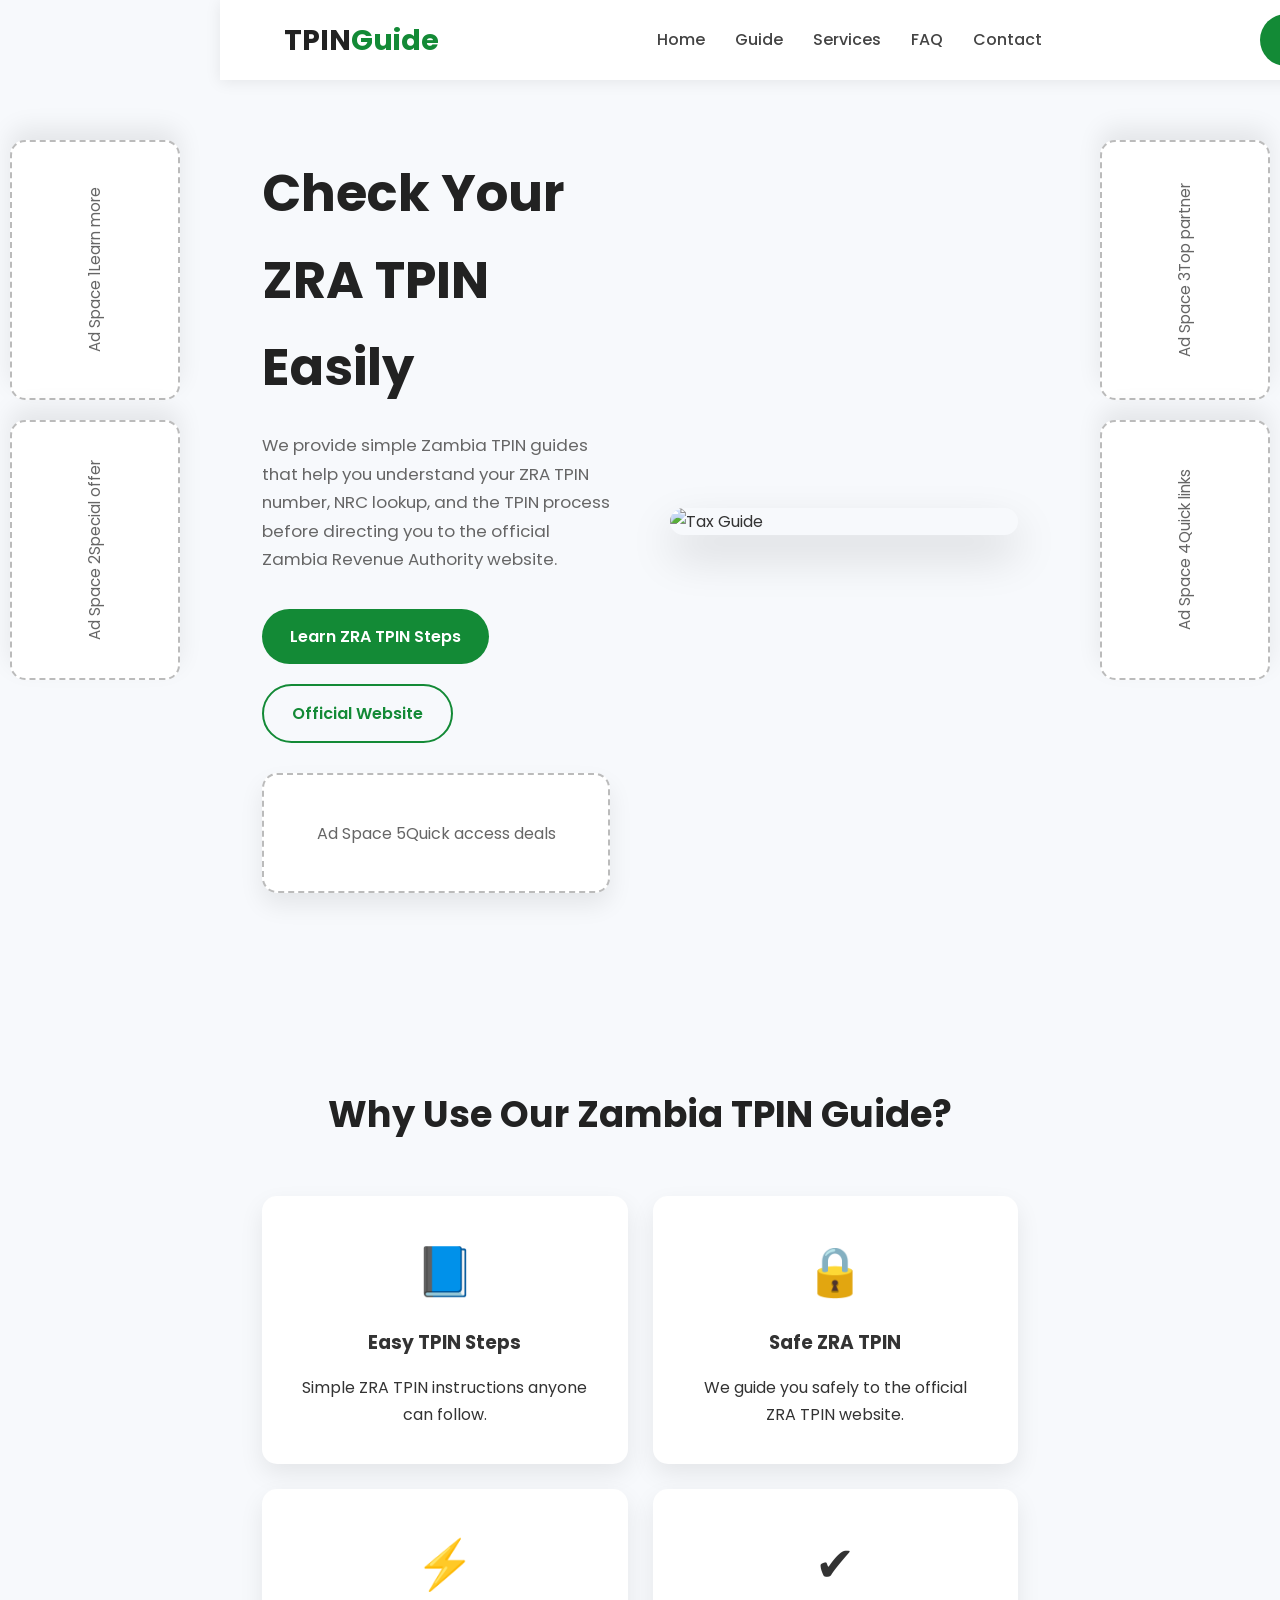
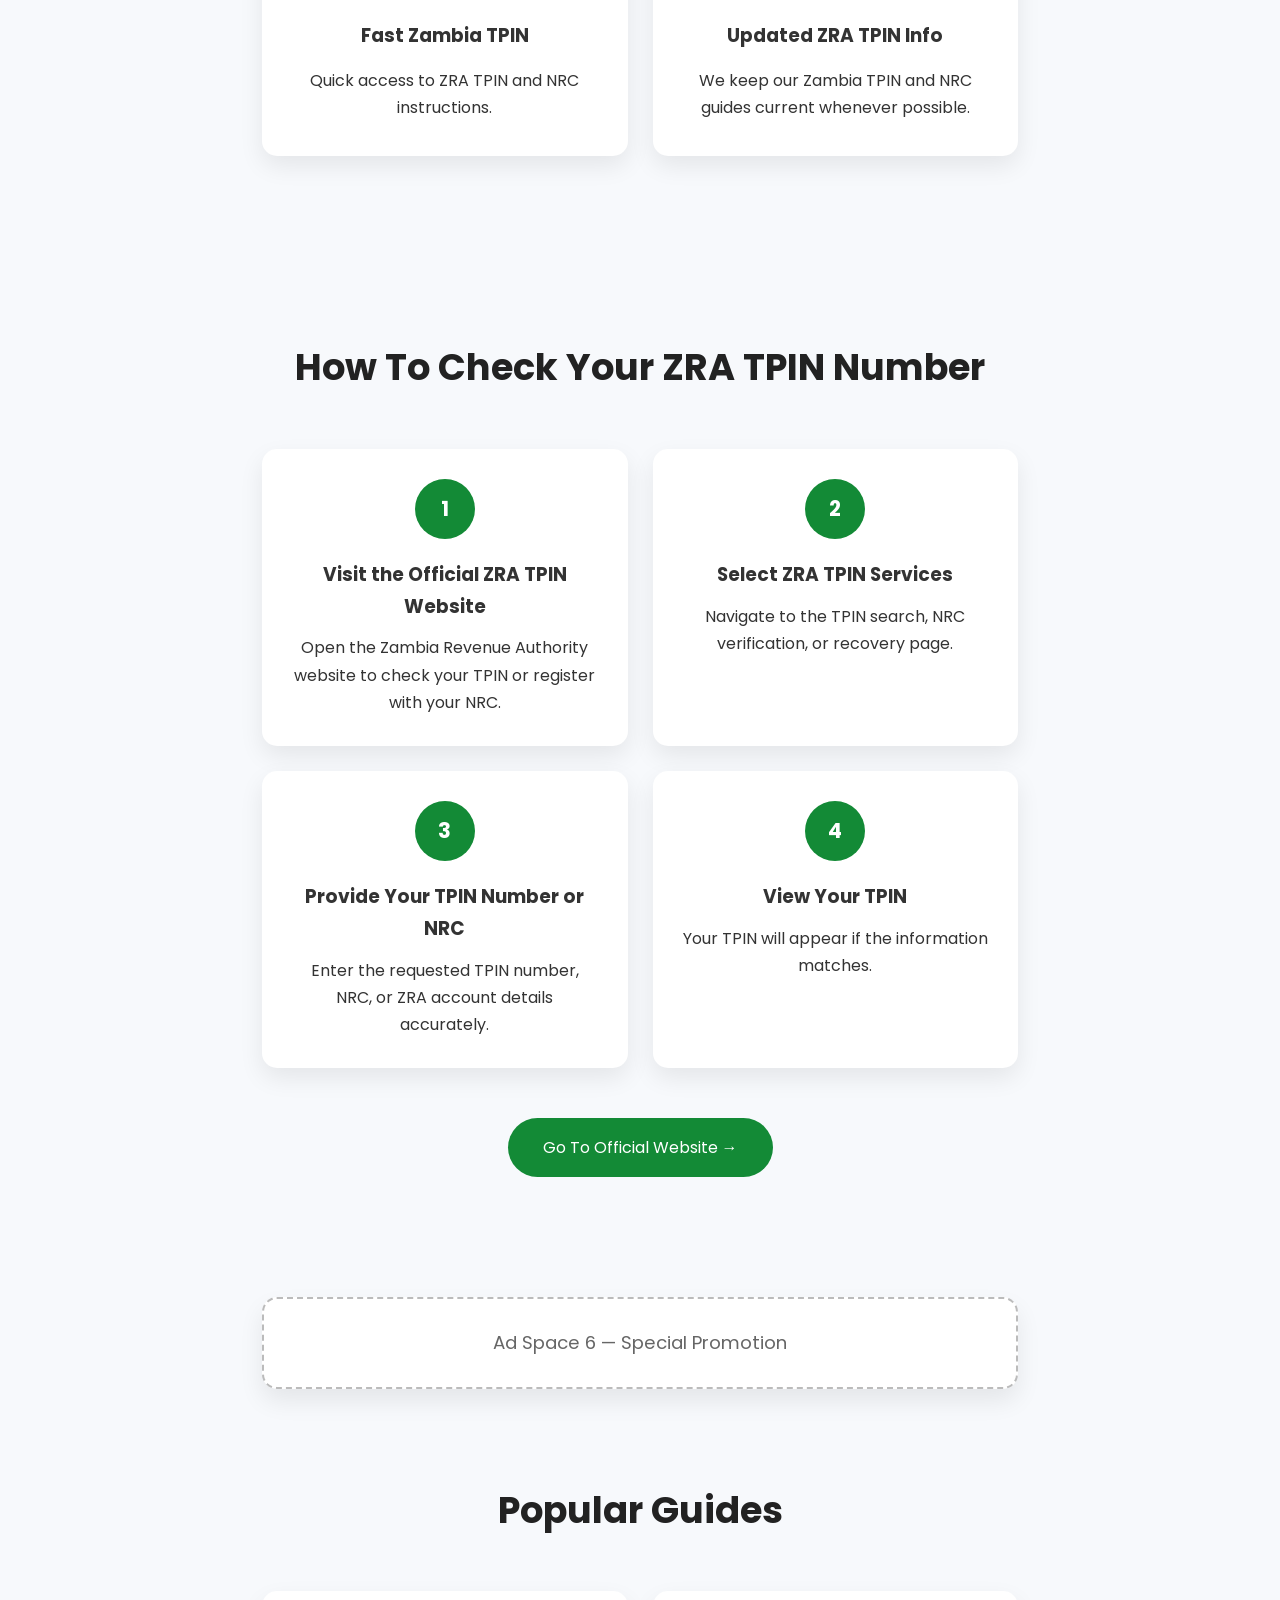
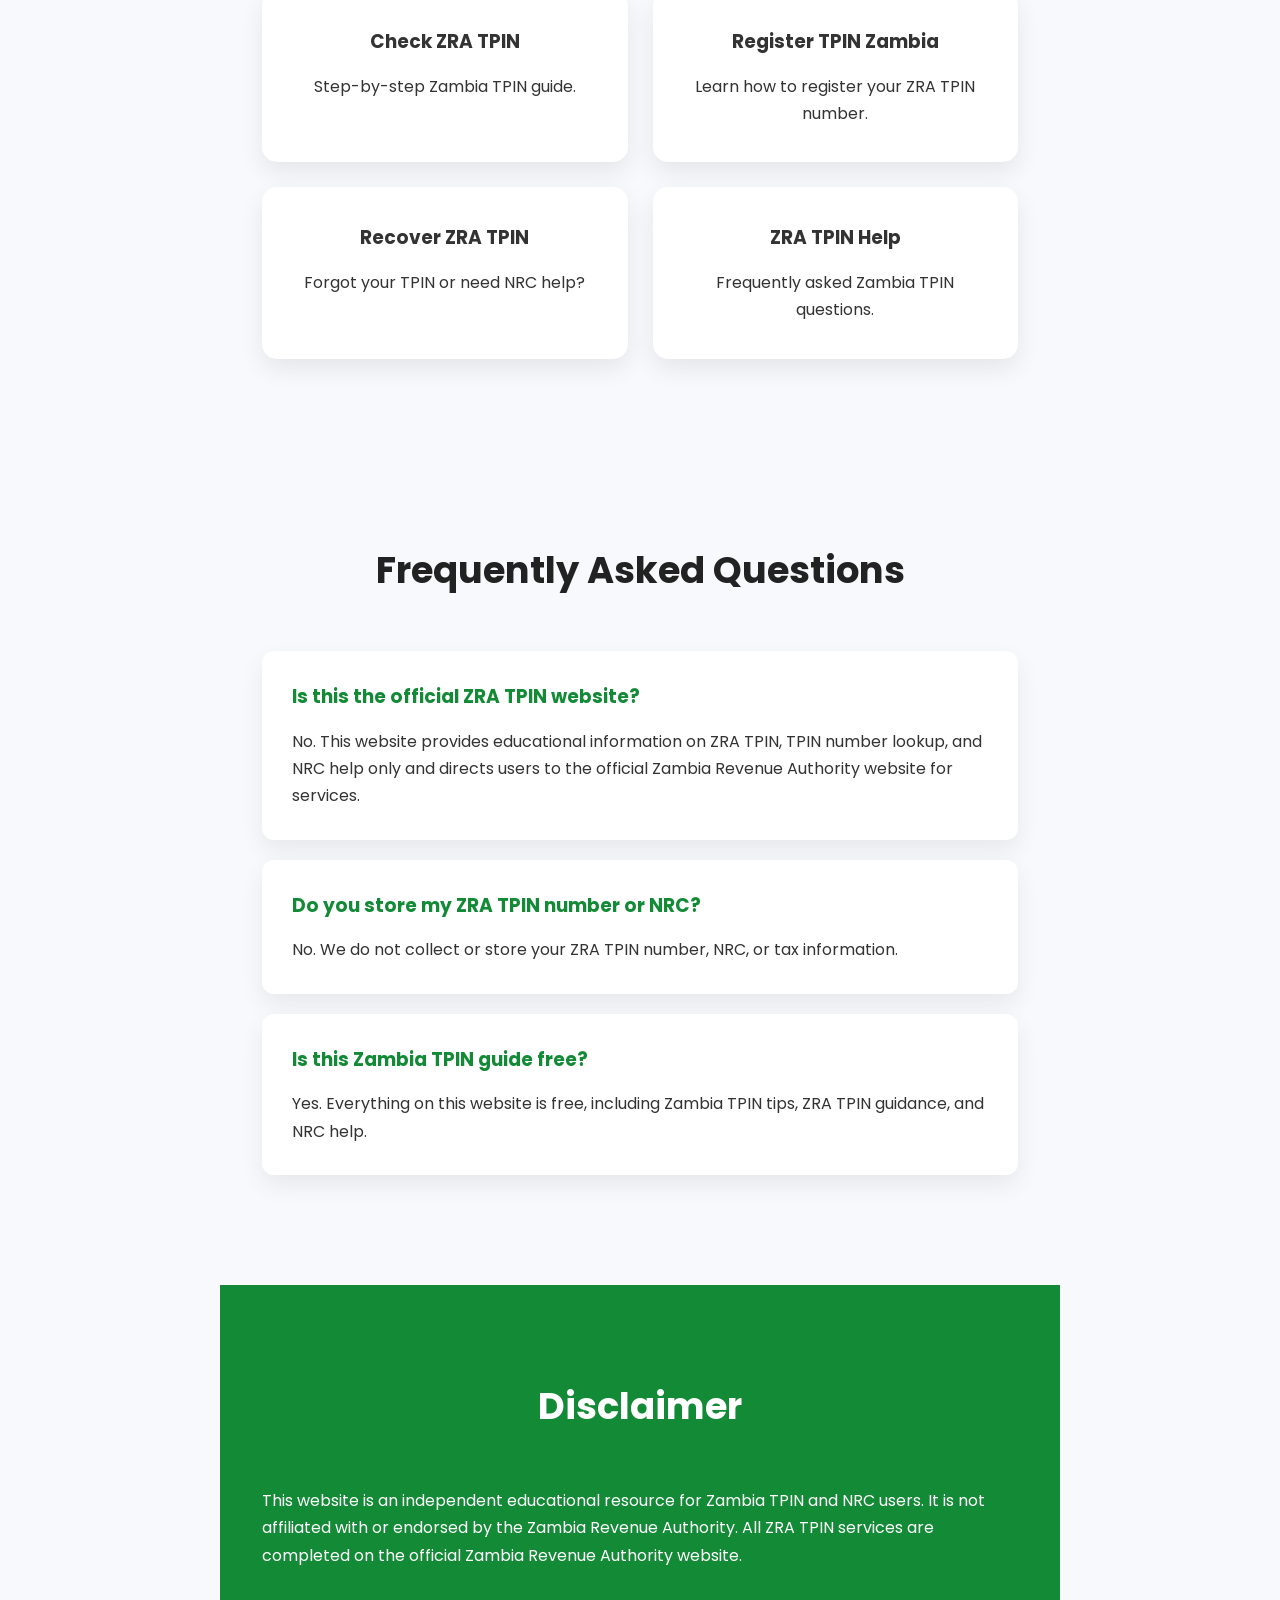
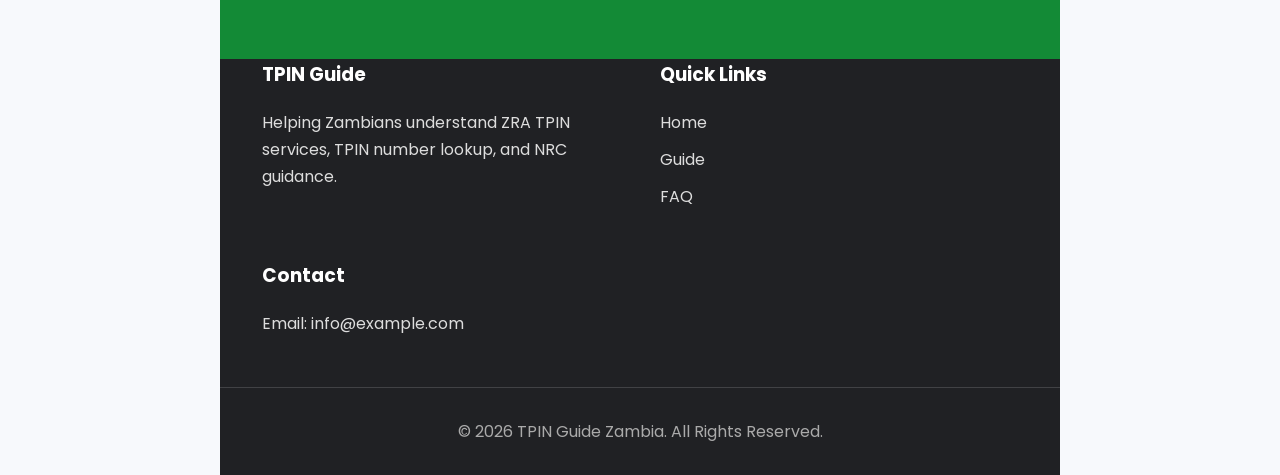
==== index.html @ c35edf03 "initial launch" ====
<!DOCTYPE html>
<html lang="en">
<head>
    <meta charset="UTF-8">
    <meta name="viewport" content="width=device-width, initial-scale=1.0">
    <title>TPIN Guide Zambia | Learn How to Check Your ZRA TPIN Number</title>

    <meta name="description"
        content="Learn how to check your ZRA TPIN number, recover TPIN, register TPIN in Zambia, and use your NRC details with our simple step-by-step guide.">

    <link rel="stylesheet" href="style.css">

    <link rel="preconnect" href="https://fonts.googleapis.com">
    <link href="https://fonts.googleapis.com/css2?family=Poppins:wght@300;400;500;600;700&display=swap"
        rel="stylesheet">
</head>

<body>

<div class="side-ads left-ads">
    <div class="ad-panel vertical-ad">Ad Space 1<br><span>Learn more</span></div>
    <div class="ad-panel vertical-ad">Ad Space 2<br><span>Special offer</span></div>
</div>

<div class="side-ads right-ads">
    <div class="ad-panel vertical-ad">Ad Space 3<br><span>Top partner</span></div>
    <div class="ad-panel vertical-ad">Ad Space 4<br><span>Quick links</span></div>
</div>

<header>

    <div class="container">

        <a href="#" class="logo">
            TPIN<span>Guide</span>
        </a>

        <nav>

            <ul>

                <li><a href="#home">Home</a></li>

                <li><a href="#guide">Guide</a></li>

                <li><a href="#services">Services</a></li>

                <li><a href="#faq">FAQ</a></li>

                <li><a href="#contact">Contact</a></li>

            </ul>

        </nav>

        <a href="#" class="btn">Visit Official Site</a>

    </div>

</header>

<section class="hero" id="home">

<div class="container hero-content">

<div class="hero-text">

<h1>
Check Your ZRA TPIN Easily
</h1>

<p>

We provide simple Zambia TPIN guides that help you understand your ZRA TPIN number, NRC lookup, and the TPIN process before directing you to the official Zambia Revenue Authority website.

</p>

<div class="hero-buttons">

<a href="#guide" class="primary-btn">
Learn ZRA TPIN Steps
</a>

<a href="#" class="secondary-btn">
Official Website
</a>

</div>

<div class="hero-ads content-ad-grid">
    <div class="ad-panel ad-card horizontal-ad">Ad Space 5<br><span>Quick access deals</span></div>
</div>

</div>

<div class="hero-image">

<img src="https://images.unsplash.com/photo-1554224155-6726b3ff858f?w=800" alt="Tax Guide">

</div>

</div>

</section>

<section class="features">

<div class="container">

<h2>
Why Use Our Zambia TPIN Guide?
</h2>

<div class="feature-grid">

<div class="card">

<div class="icon">📘</div>

<h3>Easy TPIN Steps</h3>

<p>
Simple ZRA TPIN instructions anyone can follow.
</p>

</div>

<div class="card">

<div class="icon">🔒</div>

<h3>Safe ZRA TPIN</h3>

<p>
We guide you safely to the official ZRA TPIN website.
</p>

</div>

<div class="card">

<div class="icon">⚡</div>

<h3>Fast Zambia TPIN</h3>

<p>
Quick access to ZRA TPIN and NRC instructions.
</p>

</div>

<div class="card">

<div class="icon">✔</div>

<h3>Updated ZRA TPIN Info</h3>

<p>
We keep our Zambia TPIN and NRC guides current whenever possible.
</p>

</div>

</div>

</div>

</section>

<section class="guide" id="guide">

<div class="container">

<h2>

How To Check Your ZRA TPIN Number

</h2>

<div class="steps">

<div class="step">

<span>1</span>

<h3>Visit the Official ZRA TPIN Website</h3>

<p>
Open the Zambia Revenue Authority website to check your TPIN or register with your NRC.
</p>

</div>

<div class="step">

<span>2</span>

<h3>Select ZRA TPIN Services</h3>

<p>
Navigate to the TPIN search, NRC verification, or recovery page.
</p>

</div>

<div class="step">

<span>3</span>

<h3>Provide Your TPIN Number or NRC</h3>

<p>
Enter the requested TPIN number, NRC, or ZRA account details accurately.
</p>

</div>

<div class="step">

<span>4</span>

<h3>View Your TPIN</h3>

<p>
Your TPIN will appear if the information matches.
</p>

</div>

</div>

<div class="center">

<a href="#" class="visit-btn">

Go To Official Website →

</a>

</div>

</div>

</section>

<section class="feature-banner">
    <div class="container">
        <div class="ad-panel wide-ad">Ad Space 6 — Special Promotion</div>
    </div>
</section>

<section class="services" id="services">

<div class="container">

<h2>

Popular Guides

</h2>

<div class="service-grid">

<div class="service">

<h3>Check ZRA TPIN</h3>

<p>Step-by-step Zambia TPIN guide.</p>

</div>

<div class="service">

<h3>Register TPIN Zambia</h3>

<p>Learn how to register your ZRA TPIN number.</p>

</div>

<div class="service">

<h3>Recover ZRA TPIN</h3>

<p>Forgot your TPIN or need NRC help?</p>

</div>

<div class="service">

<h3>ZRA TPIN Help</h3>

<p>Frequently asked Zambia TPIN questions.</p>

</div>

</div>

</div>

</section>

<section class="faq" id="faq">

<div class="container">

<h2>

Frequently Asked Questions

</h2>

<div class="faq-item">

<h3>

Is this the official ZRA TPIN website?

</h3>

<p>

No.

This website provides educational information on ZRA TPIN, TPIN number lookup, and NRC help only and directs users to the official Zambia Revenue Authority website for services.

</p>

</div>

<div class="faq-item">

<h3>

Do you store my ZRA TPIN number or NRC?

</h3>

<p>

No.

We do not collect or store your ZRA TPIN number, NRC, or tax information.

</p>

</div>

<div class="faq-item">

<h3>

Is this Zambia TPIN guide free?

</h3>

<p>

Yes.

Everything on this website is free, including Zambia TPIN tips, ZRA TPIN guidance, and NRC help.

</p>

</div>

</div>

</section>

<section class="disclaimer">

<div class="container">

<h2>

Disclaimer

</h2>

<p>

This website is an independent educational resource for Zambia TPIN and NRC users.

It is not affiliated with or endorsed by the Zambia Revenue Authority.

All ZRA TPIN services are completed on the official Zambia Revenue Authority website.

</p>

</div>

</section>

<footer id="contact">

<div class="container footer-grid">

<div>

<h3>TPIN Guide</h3>

<p>

Helping Zambians understand ZRA TPIN services, TPIN number lookup, and NRC guidance.

</p>

</div>

<div>

<h3>Quick Links</h3>

<ul>

<li><a href="#">Home</a></li>

<li><a href="#">Guide</a></li>

<li><a href="#">FAQ</a></li>

</ul>

</div>

<div>

<h3>Contact</h3>

<p>

Email: info@example.com

</p>

</div>

</div>

<div class="copyright">

© 2026 TPIN Guide Zambia. All Rights Reserved.

</div>

</footer>

</body>
</html>
---- style.css ----
/* ===========================
   TPIN GUIDE ZAMBIA
   style.css
=========================== */

*{
    margin:0;
    padding:0;
    box-sizing:border-box;
}

html{
    scroll-behavior:smooth;
}

body{
    font-family:'Poppins',sans-serif;
    background:#f7f9fc;
    color:#333;
    line-height:1.7;
    padding:0 220px;
}

img{
    max-width:100%;
    display:block;
}

a{
    text-decoration:none;
}

ul{
    list-style:none;
}

.container{
    width:90%;
    max-width:1200px;
    margin:auto;
}

/* ===================
HEADER
=================== */

header{
    position:fixed;
    top:0;
    width:100%;
    background:#fff;
    box-shadow:0 2px 15px rgba(0,0,0,.08);
    z-index:999;
}

header .container{
    display:flex;
    justify-content:space-between;
    align-items:center;
    height:80px;
}

.logo{
    font-size:1.8rem;
    font-weight:700;
    color:#222;
}

.logo span{
    color:#138A36;
}

nav ul{
    display:flex;
    gap:30px;
}

nav a{
    color:#444;
    font-weight:500;
    transition:.3s;
}

nav a:hover{
    color:#138A36;
}

.btn{
    background:#138A36;
    color:#fff;
    padding:12px 22px;
    border-radius:50px;
    transition:.3s;
    font-weight:500;
}

.btn:hover{
    background:#0d6b29;
}

/* ===================
HERO
=================== */

.hero{
    padding:150px 0 100px;
}

.hero-content{
    display:grid;
    grid-template-columns:1fr 1fr;
    align-items:center;
    gap:60px;
}

.hero-text h1{
    font-size:3.2rem;
    margin-bottom:20px;
    color:#222;
}

.hero-text p{
    color:#666;
    font-size:1.05rem;
    margin-bottom:35px;
}

.hero-buttons{
    display:flex;
    gap:20px;
    flex-wrap:wrap;
}

.primary-btn,
.secondary-btn{
    padding:14px 28px;
    border-radius:50px;
    font-weight:600;
    transition:.3s;
}

.primary-btn{
    background:#138A36;
    color:#fff;
}

.primary-btn:hover{
    background:#0e722d;
}

.secondary-btn{
    border:2px solid #138A36;
    color:#138A36;
}

.secondary-btn:hover{
    background:#138A36;
    color:#fff;
}

.hero-image img{
    border-radius:18px;
    box-shadow:0 20px 45px rgba(0,0,0,.15);
}

/* ===================
SECTION TITLES
=================== */

section{
    padding:90px 0;
}

section h2{
    text-align:center;
    font-size:2.3rem;
    margin-bottom:50px;
    color:#222;
}

/* ===================
FEATURES
=================== */

.feature-grid{
    display:grid;
    grid-template-columns:repeat(auto-fit,minmax(250px,1fr));
    gap:25px;
}

.card{
    background:#fff;
    padding:35px;
    text-align:center;
    border-radius:15px;
    box-shadow:0 10px 25px rgba(0,0,0,.08);
    transition:.35s;
}

.card:hover{
    transform:translateY(-8px);
}

.icon{
    font-size:3rem;
    margin-bottom:15px;
}

.card h3{
    margin-bottom:15px;
}

/* ===================
GUIDE
=================== */

.steps{
    display:grid;
    grid-template-columns:repeat(auto-fit,minmax(240px,1fr));
    gap:25px;
}

.step{
    background:#fff;
    padding:30px;
    border-radius:15px;
    box-shadow:0 10px 25px rgba(0,0,0,.08);
    text-align:center;
}

.step span{
    width:60px;
    height:60px;
    background:#138A36;
    color:#fff;
    display:flex;
    align-items:center;
    justify-content:center;
    border-radius:50%;
    margin:auto;
    font-size:1.3rem;
    font-weight:700;
    margin-bottom:20px;
}

.step h3{
    margin-bottom:12px;
}

.center{
    text-align:center;
    margin-top:50px;
}

.visit-btn{
    display:inline-block;
    background:#138A36;
    color:#fff;
    padding:16px 35px;
    border-radius:50px;
    transition:.3s;
}

.visit-btn:hover{
    background:#0c6827;
}

/* ===================
ADVERTISEMENT
=================== */

.side-ads{
    position:fixed;
    top:140px;
    width:190px;
    display:grid;
    gap:20px;
    padding:0 10px;
    z-index:10;
}

.left-ads{
    left:0;
}

.right-ads{
    right:0;
}

.ad-panel{
    background:#fff;
    border:2px dashed #bbb;
    padding:22px;
    text-align:center;
    font-size:1rem;
    border-radius:15px;
    color:#666;
    box-shadow:0 12px 25px rgba(0,0,0,.08);
}

.vertical-ad{
    writing-mode:vertical-rl;
    transform:rotate(180deg);
    padding:20px 12px;
    min-height:260px;
    display:flex;
    align-items:center;
    justify-content:center;
    font-size:0.95rem;
}

.horizontal-ad{
    display:flex;
    align-items:center;
    justify-content:center;
    min-height:120px;
}

.wide-ad{
    padding:28px 35px;
    font-size:1.15rem;
}

.content-ad-grid{
    display:grid;
    gap:20px;
    margin-top:30px;
}

.feature-banner{
    padding:30px 0 0;
}

.ads-box{
    background:#fff;
    border:2px dashed #bbb;
    padding:60px;
    text-align:center;
    font-size:1.4rem;
    border-radius:15px;
    color:#888;
}

/* ===================
SERVICES
=================== */

.service-grid{
    display:grid;
    grid-template-columns:repeat(auto-fit,minmax(250px,1fr));
    gap:25px;
}

.service{
    background:#fff;
    padding:35px;
    border-radius:15px;
    text-align:center;
    box-shadow:0 10px 25px rgba(0,0,0,.08);
    transition:.3s;
}

.service:hover{
    transform:translateY(-6px);
}

.service h3{
    margin-bottom:15px;
}

/* ===================
FAQ
=================== */

.faq-item{
    background:#fff;
    padding:30px;
    border-radius:12px;
    margin-bottom:20px;
    box-shadow:0 10px 25px rgba(0,0,0,.07);
}

.faq-item h3{
    margin-bottom:15px;
    color:#138A36;
}

/* ===================
DISCLAIMER
=================== */

.disclaimer{
    background:#138A36;
    color:#fff;
}

.disclaimer h2{
    color:#fff;
}

/* ===================
FOOTER
=================== */

footer{
    background:#202124;
    color:#ddd;
}

.footer-grid{
    display:grid;
    grid-template-columns:repeat(auto-fit,minmax(250px,1fr));
    gap:40px;
}

footer h3{
    margin-bottom:18px;
    color:#fff;
}

footer ul li{
    margin-bottom:10px;
}

footer a{
    color:#ddd;
}

footer a:hover{
    color:#2ecc71;
}

.copyright{
    text-align:center;
    padding:30px 0;
    margin-top:50px;
    border-top:1px solid rgba(255,255,255,.15);
    color:#aaa;
}

/* ===================
ANIMATION
=================== */

.card,
.step,
.service,
.hero-image img{
    animation:fadeUp .8s ease;
}

@keyframes fadeUp{

    from{
        opacity:0;
        transform:translateY(25px);
    }

    to{
        opacity:1;
        transform:translateY(0);
    }

}

/* ===================
RESPONSIVE
=================== */

@media(max-width:1200px){
    body{
        padding:0 20px;
    }

    .side-ads{
        display:none;
    }
}

@media(max-width:992px){

.hero-content{
    grid-template-columns:1fr;
    text-align:center;
}

.hero-image{
    order:-1;
}

.hero-text h1{
    font-size:2.5rem;
}

.hero-buttons{
    justify-content:center;
}

header .btn{
    display:none;
}

}

@media(max-width:768px){

header .container{
    flex-direction:column;
    height:auto;
    padding:20px 0;
}

nav ul{
    flex-wrap:wrap;
    justify-content:center;
    gap:15px;
    margin-top:20px;
}

.hero{
    padding-top:220px;
}

.hero-text h1{
    font-size:2rem;
}

section{
    padding:70px 0;
}

section h2{
    font-size:1.8rem;
}

}

@media(max-width:500px){

.container{
    width:94%;
}

.primary-btn,
.secondary-btn,
.visit-btn{
    width:100%;
    text-align:center;
}

.ads-box{
    padding:40px 20px;
}

.card,
.step,
.service,
.faq-item{
    padding:25px;
}

.hero-text h1{
    font-size:1.8rem;
}

}
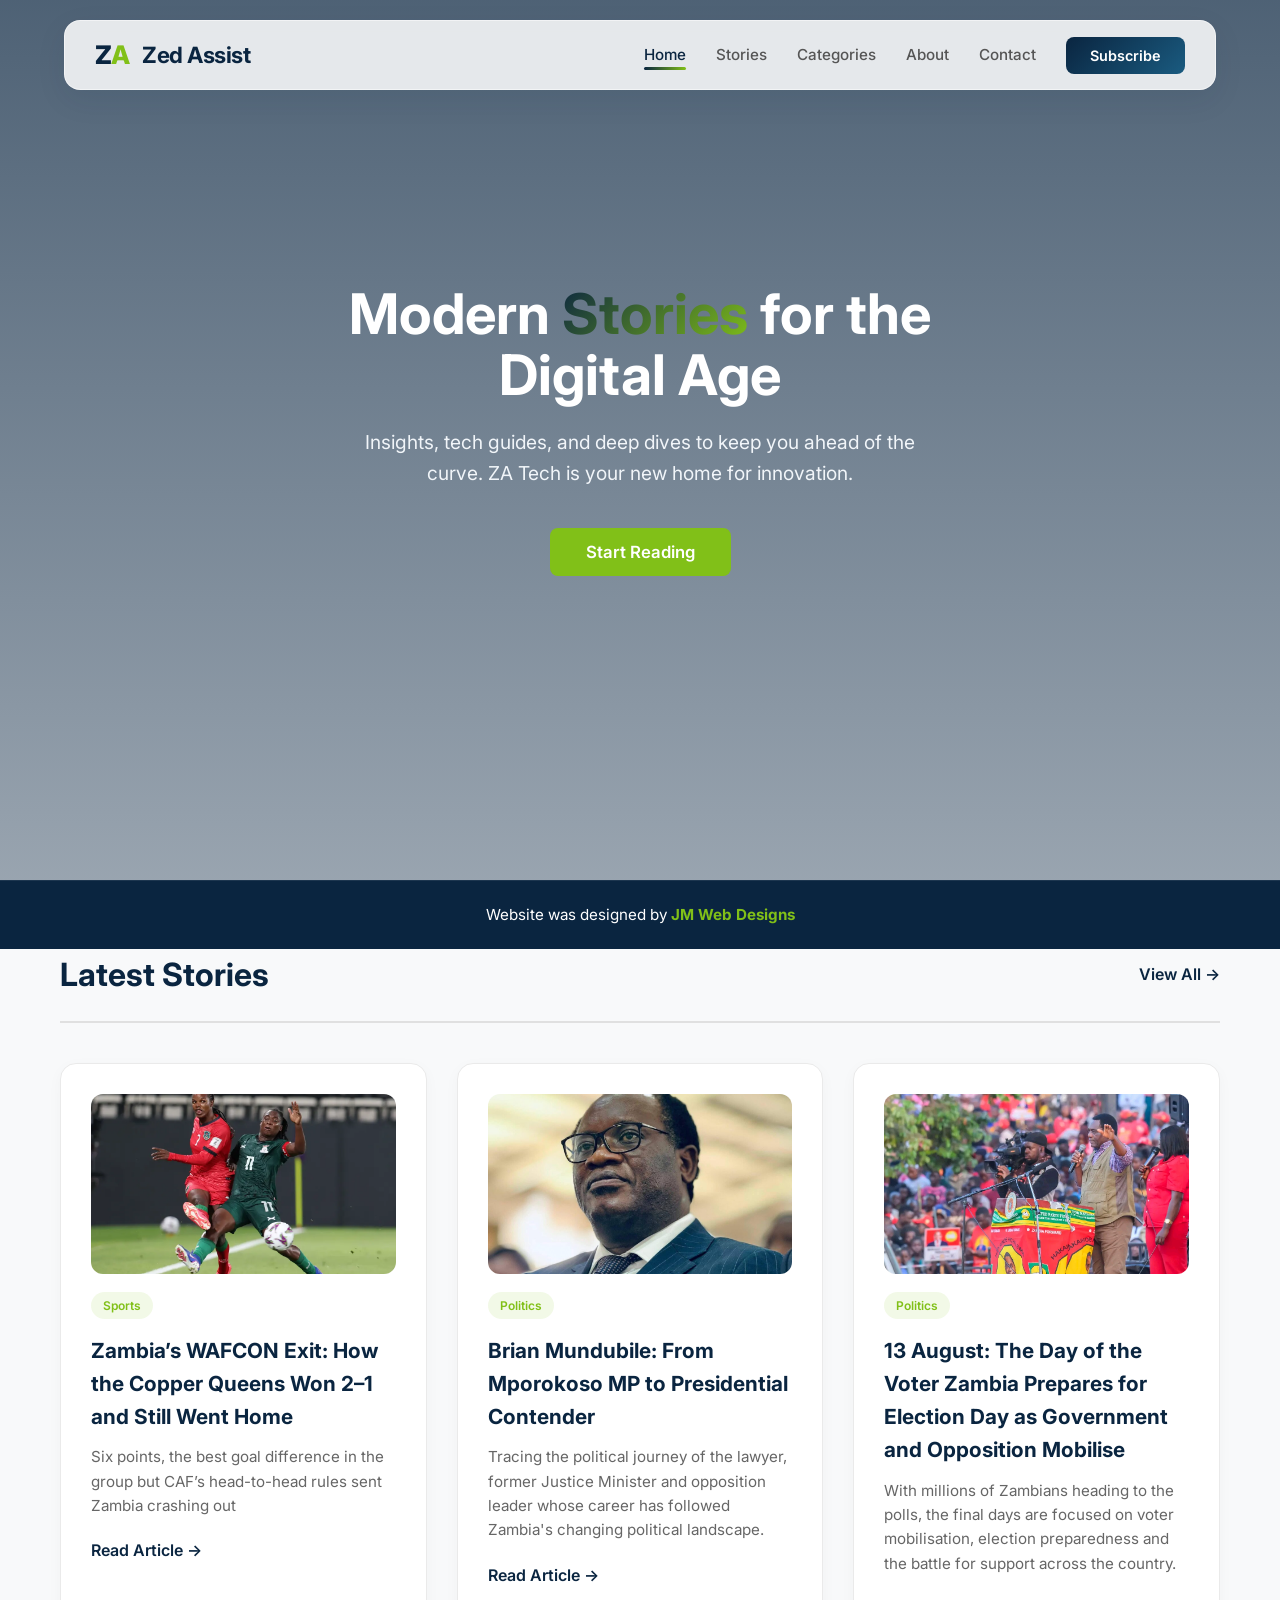
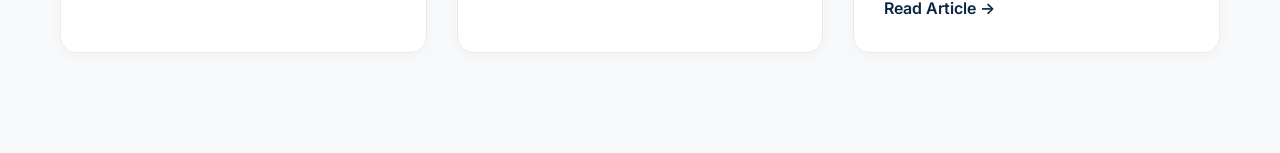
==== commit 35fe3f99: "zedassist first launch" ====
--- a/index.html
+++ b/index.html
@@ -3,447 +3,99 @@
 <head>
     <meta charset="UTF-8">
     <meta name="viewport" content="width=device-width, initial-scale=1.0">
-    <title>TPIN Guide Zambia | Learn How to Check Your ZRA TPIN Number</title>
-
-    <meta name="description"
-        content="Learn how to check your ZRA TPIN number, recover TPIN, register TPIN in Zambia, and use your NRC details with our simple step-by-step guide.">
-
+    <title>ZA | Insights & Stories</title>
+    <link rel="preconnect" href="https://fonts.googleapis.com">
+    <link rel="preconnect" href="https://fonts.gstatic.com" crossorigin>
+    <link href="https://fonts.googleapis.com/css2?family=Inter:opsz,wght@14..32,400;14..32,500;14..32,600;14..32,700&display=swap" rel="stylesheet">
     <link rel="stylesheet" href="style.css">
-
-    <link rel="preconnect" href="https://fonts.googleapis.com">
-    <link href="https://fonts.googleapis.com/css2?family=Poppins:wght@300;400;500;600;700&display=swap"
-        rel="stylesheet">
+    
 </head>
-
 <body>
 
-<div class="side-ads left-ads">
-    <div class="ad-panel vertical-ad">Ad Space 1<br><span>Learn more</span></div>
-    <div class="ad-panel vertical-ad">Ad Space 2<br><span>Special offer</span></div>
-</div>
-
-<div class="side-ads right-ads">
-    <div class="ad-panel vertical-ad">Ad Space 3<br><span>Top partner</span></div>
-    <div class="ad-panel vertical-ad">Ad Space 4<br><span>Quick links</span></div>
-</div>
-
-<header>
-
-    <div class="container">
-
-        <a href="#" class="logo">
-            TPIN<span>Guide</span>
+    <!-- SLICK MENU -->
+    <nav class="navbar">
+        <a href="#" class="logo-container">
+            <!-- Custom text styling to mimic the Z and A -->
+            <div class="logo-icon">Z<span>A</span></div>
+            Zed Assist
         </a>
 
-        <nav>
+        <ul class="nav-links" id="navLinks">
+            <li><a href="#" class="active">Home</a></li>
+            <li><a href="#">Stories</a></li>
+            <li><a href="#">Categories</a></li>
+            <li><a href="#">About</a></li>
+            <li><a href="#">Contact</a></li>
+            <li><button class="btn-subscribe">Subscribe</button></li>
+        </ul>
 
-            <ul>
+        <div class="hamburger" onclick="toggleMenu()">
+            <div></div>
+            <div></div>
+            <div></div>
+        </div>
+    </nav>
 
-                <li><a href="#home">Home</a></li>
+    <!-- HERO -->
+    <section class="hero">
+        <h1>Modern <span>Stories</span> for the <br>Digital Age</h1>
+        <p>Insights, tech guides, and deep dives to keep you ahead of the curve. ZA Tech is your new home for innovation.</p>
+        <button class="btn-subscribe btn-subscribe-green" style="padding: 14px 36px; font-size: 1.05rem;">Start Reading</button>
+    </section>
 
-                <li><a href="#guide">Guide</a></li>
+    <footer class="site-footer">
+        <p>Website was designed by <strong>JM Web Designs</strong></p>
+    </footer>
 
-                <li><a href="#services">Services</a></li>
+    <!-- BLOG GRID / STORIES -->
+    <section class="blog-section">
+        <div class="section-header">
+            <h2>Latest Stories</h2>
+            <a href="#" style="color: var(--navy); font-weight: 600; text-decoration: none;">View All &rarr;</a>
+        </div>
 
-                <li><a href="#faq">FAQ</a></li>
+        <div class="blog-grid">
+            <!-- Card 1 -->
+            <article class="blog-card">
+                <div class="card-image">
+                    <img src="/pics/pic6.webp" alt="Story image 1">
+                </div>
+                <span class="tag">Sports</span>
+                <h3>Zambia’s WAFCON Exit: How the Copper Queens Won 2–1 and Still Went Home</h3>
+                <p>Six points, the best goal difference in the group but CAF’s head-to-head rules sent Zambia crashing out</p>
+                <a href="wafcon-exit.html">Read Article &rarr;</a>
+            </article>
 
-                <li><a href="#contact">Contact</a></li>
+            <!-- Card 2 -->
+            <article class="blog-card">
+                <div class="card-image">
+                    <img src="/pics/pic5.jpg" alt="Story image 2">
+                </div>
+                <span class="tag">Politics</span>
+                <h3>Brian Mundubile: From Mporokoso MP to Presidential Contender</h3>
+                <p>Tracing the political journey of the lawyer, former Justice Minister and opposition leader whose career has followed Zambia's changing political landscape.</p>
+                <a href="#">Read Article &rarr;</a>
+            </article>
 
-            </ul>
+            <!-- Card 3 -->
+            <article class="blog-card">
+                <div class="card-image">
+                    <img src="/pics/pic9.jpg" alt="Story image 3">
+                </div>
+                <span class="tag">Politics</span>
+                <h3>13 August: The Day of the Voter Zambia Prepares for Election Day as Government and Opposition Mobilise</h3>
+                <p>With millions of Zambians heading to the polls, the final days are focused on voter mobilisation, election preparedness and the battle for support across the country.</p>
+                <a href="election-day.html">Read Article &rarr;</a>
+            </article>
+        </div>
+    </section>
 
-        </nav>
-
-        <a href="#" class="btn">Visit Official Site</a>
-
-    </div>
-
-</header>
-
-<section class="hero" id="home">
-
-<div class="container hero-content">
-
-<div class="hero-text">
-
-<h1>
-Check Your ZRA TPIN Easily
-</h1>
-
-<p>
-
-We provide simple Zambia TPIN guides that help you understand your ZRA TPIN number, NRC lookup, and the TPIN process before directing you to the official Zambia Revenue Authority website.
-
-</p>
-
-<div class="hero-buttons">
-
-<a href="#guide" class="primary-btn">
-Learn ZRA TPIN Steps
-</a>
-
-<a href="#" class="secondary-btn">
-Official Website
-</a>
-
-</div>
-
-<div class="hero-ads content-ad-grid">
-    <div class="ad-panel ad-card horizontal-ad">Ad Space 5<br><span>Quick access deals</span></div>
-</div>
-
-</div>
-
-<div class="hero-image">
-
-<img src="https://images.unsplash.com/photo-1554224155-6726b3ff858f?w=800" alt="Tax Guide">
-
-</div>
-
-</div>
-
-</section>
-
-<section class="features">
-
-<div class="container">
-
-<h2>
-Why Use Our Zambia TPIN Guide?
-</h2>
-
-<div class="feature-grid">
-
-<div class="card">
-
-<div class="icon">📘</div>
-
-<h3>Easy TPIN Steps</h3>
-
-<p>
-Simple ZRA TPIN instructions anyone can follow.
-</p>
-
-</div>
-
-<div class="card">
-
-<div class="icon">🔒</div>
-
-<h3>Safe ZRA TPIN</h3>
-
-<p>
-We guide you safely to the official ZRA TPIN website.
-</p>
-
-</div>
-
-<div class="card">
-
-<div class="icon">⚡</div>
-
-<h3>Fast Zambia TPIN</h3>
-
-<p>
-Quick access to ZRA TPIN and NRC instructions.
-</p>
-
-</div>
-
-<div class="card">
-
-<div class="icon">✔</div>
-
-<h3>Updated ZRA TPIN Info</h3>
-
-<p>
-We keep our Zambia TPIN and NRC guides current whenever possible.
-</p>
-
-</div>
-
-</div>
-
-</div>
-
-</section>
-
-<section class="guide" id="guide">
-
-<div class="container">
-
-<h2>
-
-How To Check Your ZRA TPIN Number
-
-</h2>
-
-<div class="steps">
-
-<div class="step">
-
-<span>1</span>
-
-<h3>Visit the Official ZRA TPIN Website</h3>
-
-<p>
-Open the Zambia Revenue Authority website to check your TPIN or register with your NRC.
-</p>
-
-</div>
-
-<div class="step">
-
-<span>2</span>
-
-<h3>Select ZRA TPIN Services</h3>
-
-<p>
-Navigate to the TPIN search, NRC verification, or recovery page.
-</p>
-
-</div>
-
-<div class="step">
-
-<span>3</span>
-
-<h3>Provide Your TPIN Number or NRC</h3>
-
-<p>
-Enter the requested TPIN number, NRC, or ZRA account details accurately.
-</p>
-
-</div>
-
-<div class="step">
-
-<span>4</span>
-
-<h3>View Your TPIN</h3>
-
-<p>
-Your TPIN will appear if the information matches.
-</p>
-
-</div>
-
-</div>
-
-<div class="center">
-
-<a href="#" class="visit-btn">
-
-Go To Official Website →
-
-</a>
-
-</div>
-
-</div>
-
-</section>
-
-<section class="feature-banner">
-    <div class="container">
-        <div class="ad-panel wide-ad">Ad Space 6 — Special Promotion</div>
-    </div>
-</section>
-
-<section class="services" id="services">
-
-<div class="container">
-
-<h2>
-
-Popular Guides
-
-</h2>
-
-<div class="service-grid">
-
-<div class="service">
-
-<h3>Check ZRA TPIN</h3>
-
-<p>Step-by-step Zambia TPIN guide.</p>
-
-</div>
-
-<div class="service">
-
-<h3>Register TPIN Zambia</h3>
-
-<p>Learn how to register your ZRA TPIN number.</p>
-
-</div>
-
-<div class="service">
-
-<h3>Recover ZRA TPIN</h3>
-
-<p>Forgot your TPIN or need NRC help?</p>
-
-</div>
-
-<div class="service">
-
-<h3>ZRA TPIN Help</h3>
-
-<p>Frequently asked Zambia TPIN questions.</p>
-
-</div>
-
-</div>
-
-</div>
-
-</section>
-
-<section class="faq" id="faq">
-
-<div class="container">
-
-<h2>
-
-Frequently Asked Questions
-
-</h2>
-
-<div class="faq-item">
-
-<h3>
-
-Is this the official ZRA TPIN website?
-
-</h3>
-
-<p>
-
-No.
-
-This website provides educational information on ZRA TPIN, TPIN number lookup, and NRC help only and directs users to the official Zambia Revenue Authority website for services.
-
-</p>
-
-</div>
-
-<div class="faq-item">
-
-<h3>
-
-Do you store my ZRA TPIN number or NRC?
-
-</h3>
-
-<p>
-
-No.
-
-We do not collect or store your ZRA TPIN number, NRC, or tax information.
-
-</p>
-
-</div>
-
-<div class="faq-item">
-
-<h3>
-
-Is this Zambia TPIN guide free?
-
-</h3>
-
-<p>
-
-Yes.
-
-Everything on this website is free, including Zambia TPIN tips, ZRA TPIN guidance, and NRC help.
-
-</p>
-
-</div>
-
-</div>
-
-</section>
-
-<section class="disclaimer">
-
-<div class="container">
-
-<h2>
-
-Disclaimer
-
-</h2>
-
-<p>
-
-This website is an independent educational resource for Zambia TPIN and NRC users.
-
-It is not affiliated with or endorsed by the Zambia Revenue Authority.
-
-All ZRA TPIN services are completed on the official Zambia Revenue Authority website.
-
-</p>
-
-</div>
-
-</section>
-
-<footer id="contact">
-
-<div class="container footer-grid">
-
-<div>
-
-<h3>TPIN Guide</h3>
-
-<p>
-
-Helping Zambians understand ZRA TPIN services, TPIN number lookup, and NRC guidance.
-
-</p>
-
-</div>
-
-<div>
-
-<h3>Quick Links</h3>
-
-<ul>
-
-<li><a href="#">Home</a></li>
-
-<li><a href="#">Guide</a></li>
-
-<li><a href="#">FAQ</a></li>
-
-</ul>
-
-</div>
-
-<div>
-
-<h3>Contact</h3>
-
-<p>
-
-Email: info@example.com
-
-</p>
-
-</div>
-
-</div>
-
-<div class="copyright">
-
-© 2026 TPIN Guide Zambia. All Rights Reserved.
-
-</div>
-
-</footer>
-
+    <script>
+        // Simple mobile menu toggle
+        function toggleMenu() {
+            const nav = document.getElementById('navLinks');
+            nav.classList.toggle('open');
+        }
+    </script>
 </body>
 </html>
--- a/style.css
+++ b/style.css
@@ -1,566 +1,344 @@
-/* ===========================
-   TPIN GUIDE ZAMBIA
-   style.css
-=========================== */
-
-*{
-    margin:0;
-    padding:0;
-    box-sizing:border-box;
-}
-
-html{
-    scroll-behavior:smooth;
-}
-
-body{
-    font-family:'Poppins',sans-serif;
-    background:#f7f9fc;
-    color:#333;
-    line-height:1.7;
-    padding:0 220px;
-}
-
-img{
-    max-width:100%;
-    display:block;
-}
-
-a{
-    text-decoration:none;
-}
-
-ul{
-    list-style:none;
-}
-
-.container{
-    width:90%;
-    max-width:1200px;
-    margin:auto;
-}
-
-/* ===================
-HEADER
-=================== */
-
-header{
-    position:fixed;
-    top:0;
-    width:100%;
-    background:#fff;
-    box-shadow:0 2px 15px rgba(0,0,0,.08);
-    z-index:999;
-}
-
-header .container{
-    display:flex;
-    justify-content:space-between;
-    align-items:center;
-    height:80px;
-}
-
-.logo{
-    font-size:1.8rem;
-    font-weight:700;
-    color:#222;
-}
-
-.logo span{
-    color:#138A36;
-}
-
-nav ul{
-    display:flex;
-    gap:30px;
-}
-
-nav a{
-    color:#444;
-    font-weight:500;
-    transition:.3s;
-}
-
-nav a:hover{
-    color:#138A36;
-}
-
-.btn{
-    background:#138A36;
-    color:#fff;
-    padding:12px 22px;
-    border-radius:50px;
-    transition:.3s;
-    font-weight:500;
-}
-
-.btn:hover{
-    background:#0d6b29;
-}
-
-/* ===================
-HERO
-=================== */
-
-.hero{
-    padding:150px 0 100px;
-}
-
-.hero-content{
-    display:grid;
-    grid-template-columns:1fr 1fr;
-    align-items:center;
-    gap:60px;
-}
-
-.hero-text h1{
-    font-size:3.2rem;
-    margin-bottom:20px;
-    color:#222;
-}
-
-.hero-text p{
-    color:#666;
-    font-size:1.05rem;
-    margin-bottom:35px;
-}
-
-.hero-buttons{
-    display:flex;
-    gap:20px;
-    flex-wrap:wrap;
-}
-
-.primary-btn,
-.secondary-btn{
-    padding:14px 28px;
-    border-radius:50px;
-    font-weight:600;
-    transition:.3s;
-}
-
-.primary-btn{
-    background:#138A36;
-    color:#fff;
-}
-
-.primary-btn:hover{
-    background:#0e722d;
-}
-
-.secondary-btn{
-    border:2px solid #138A36;
-    color:#138A36;
-}
-
-.secondary-btn:hover{
-    background:#138A36;
-    color:#fff;
-}
-
-.hero-image img{
-    border-radius:18px;
-    box-shadow:0 20px 45px rgba(0,0,0,.15);
-}
-
-/* ===================
-SECTION TITLES
-=================== */
-
-section{
-    padding:90px 0;
-}
-
-section h2{
-    text-align:center;
-    font-size:2.3rem;
-    margin-bottom:50px;
-    color:#222;
-}
-
-/* ===================
-FEATURES
-=================== */
-
-.feature-grid{
-    display:grid;
-    grid-template-columns:repeat(auto-fit,minmax(250px,1fr));
-    gap:25px;
-}
-
-.card{
-    background:#fff;
-    padding:35px;
-    text-align:center;
-    border-radius:15px;
-    box-shadow:0 10px 25px rgba(0,0,0,.08);
-    transition:.35s;
-}
-
-.card:hover{
-    transform:translateY(-8px);
-}
-
-.icon{
-    font-size:3rem;
-    margin-bottom:15px;
-}
-
-.card h3{
-    margin-bottom:15px;
-}
-
-/* ===================
-GUIDE
-=================== */
-
-.steps{
-    display:grid;
-    grid-template-columns:repeat(auto-fit,minmax(240px,1fr));
-    gap:25px;
-}
-
-.step{
-    background:#fff;
-    padding:30px;
-    border-radius:15px;
-    box-shadow:0 10px 25px rgba(0,0,0,.08);
-    text-align:center;
-}
-
-.step span{
-    width:60px;
-    height:60px;
-    background:#138A36;
-    color:#fff;
-    display:flex;
-    align-items:center;
-    justify-content:center;
-    border-radius:50%;
-    margin:auto;
-    font-size:1.3rem;
-    font-weight:700;
-    margin-bottom:20px;
-}
-
-.step h3{
-    margin-bottom:12px;
-}
-
-.center{
-    text-align:center;
-    margin-top:50px;
-}
-
-.visit-btn{
-    display:inline-block;
-    background:#138A36;
-    color:#fff;
-    padding:16px 35px;
-    border-radius:50px;
-    transition:.3s;
-}
-
-.visit-btn:hover{
-    background:#0c6827;
-}
-
-/* ===================
-ADVERTISEMENT
-=================== */
-
-.side-ads{
-    position:fixed;
-    top:140px;
-    width:190px;
-    display:grid;
-    gap:20px;
-    padding:0 10px;
-    z-index:10;
-}
-
-.left-ads{
-    left:0;
-}
-
-.right-ads{
-    right:0;
-}
-
-.ad-panel{
-    background:#fff;
-    border:2px dashed #bbb;
-    padding:22px;
-    text-align:center;
-    font-size:1rem;
-    border-radius:15px;
-    color:#666;
-    box-shadow:0 12px 25px rgba(0,0,0,.08);
-}
-
-.vertical-ad{
-    writing-mode:vertical-rl;
-    transform:rotate(180deg);
-    padding:20px 12px;
-    min-height:260px;
-    display:flex;
-    align-items:center;
-    justify-content:center;
-    font-size:0.95rem;
-}
-
-.horizontal-ad{
-    display:flex;
-    align-items:center;
-    justify-content:center;
-    min-height:120px;
-}
-
-.wide-ad{
-    padding:28px 35px;
-    font-size:1.15rem;
-}
-
-.content-ad-grid{
-    display:grid;
-    gap:20px;
-    margin-top:30px;
-}
-
-.feature-banner{
-    padding:30px 0 0;
-}
-
-.ads-box{
-    background:#fff;
-    border:2px dashed #bbb;
-    padding:60px;
-    text-align:center;
-    font-size:1.4rem;
-    border-radius:15px;
-    color:#888;
-}
-
-/* ===================
-SERVICES
-=================== */
-
-.service-grid{
-    display:grid;
-    grid-template-columns:repeat(auto-fit,minmax(250px,1fr));
-    gap:25px;
-}
-
-.service{
-    background:#fff;
-    padding:35px;
-    border-radius:15px;
-    text-align:center;
-    box-shadow:0 10px 25px rgba(0,0,0,.08);
-    transition:.3s;
-}
-
-.service:hover{
-    transform:translateY(-6px);
-}
-
-.service h3{
-    margin-bottom:15px;
-}
-
-/* ===================
-FAQ
-=================== */
-
-.faq-item{
-    background:#fff;
-    padding:30px;
-    border-radius:12px;
-    margin-bottom:20px;
-    box-shadow:0 10px 25px rgba(0,0,0,.07);
-}
-
-.faq-item h3{
-    margin-bottom:15px;
-    color:#138A36;
-}
-
-/* ===================
-DISCLAIMER
-=================== */
-
-.disclaimer{
-    background:#138A36;
-    color:#fff;
-}
-
-.disclaimer h2{
-    color:#fff;
-}
-
-/* ===================
-FOOTER
-=================== */
-
-footer{
-    background:#202124;
-    color:#ddd;
-}
-
-.footer-grid{
-    display:grid;
-    grid-template-columns:repeat(auto-fit,minmax(250px,1fr));
-    gap:40px;
-}
-
-footer h3{
-    margin-bottom:18px;
-    color:#fff;
-}
-
-footer ul li{
-    margin-bottom:10px;
-}
-
-footer a{
-    color:#ddd;
-}
-
-footer a:hover{
-    color:#2ecc71;
-}
-
-.copyright{
-    text-align:center;
-    padding:30px 0;
-    margin-top:50px;
-    border-top:1px solid rgba(255,255,255,.15);
-    color:#aaa;
-}
-
-/* ===================
-ANIMATION
-=================== */
-
-.card,
-.step,
-.service,
-.hero-image img{
-    animation:fadeUp .8s ease;
-}
-
-@keyframes fadeUp{
-
-    from{
-        opacity:0;
-        transform:translateY(25px);
-    }
-
-    to{
-        opacity:1;
-        transform:translateY(0);
-    }
-
-}
-
-/* ===================
-RESPONSIVE
-=================== */
-
-@media(max-width:1200px){
-    body{
-        padding:0 20px;
-    }
-
-    .side-ads{
-        display:none;
-    }
-}
-
-@media(max-width:992px){
-
-.hero-content{
-    grid-template-columns:1fr;
-    text-align:center;
-}
-
-.hero-image{
-    order:-1;
-}
-
-.hero-text h1{
-    font-size:2.5rem;
-}
-
-.hero-buttons{
-    justify-content:center;
-}
-
-header .btn{
-    display:none;
-}
-
-}
-
-@media(max-width:768px){
-
-header .container{
-    flex-direction:column;
-    height:auto;
-    padding:20px 0;
-}
-
-nav ul{
-    flex-wrap:wrap;
-    justify-content:center;
-    gap:15px;
-    margin-top:20px;
-}
-
-.hero{
-    padding-top:220px;
-}
-
-.hero-text h1{
-    font-size:2rem;
-}
-
-section{
-    padding:70px 0;
-}
-
-section h2{
-    font-size:1.8rem;
-}
-
-}
-
-@media(max-width:500px){
-
-.container{
-    width:94%;
-}
-
-.primary-btn,
-.secondary-btn,
-.visit-btn{
-    width:100%;
-    text-align:center;
-}
-
-.ads-box{
-    padding:40px 20px;
-}
-
-.card,
-.step,
-.service,
-.faq-item{
-    padding:25px;
-}
-
-.hero-text h1{
-    font-size:1.8rem;
-}
-
-}+
+        /* --- COLOR VARIABLES FROM YOUR LOGO --- */
+        :root {
+            --navy: #0A2540;         /* Dark Blue from Z */
+            --light-navy: #1A5B80;   /* For gradient transition */
+            --green: #81C018;        /* Lime Green from A */
+            --bg-color: #F8F9FA;     /* Off-white background */
+            --text-dark: #1A1A1A;
+            --glass-bg: rgba(255, 255, 255, 0.85);
+            --glass-border: rgba(255, 255, 255, 0.5);
+        }
+
+        * {
+            margin: 0;
+            padding: 0;
+            box-sizing: border-box;
+        }
+
+        body {
+            font-family: 'Inter', sans-serif;
+            background-color: var(--bg-color);
+            color: var(--text-dark);
+            line-height: 1.6;
+            overflow-x: hidden;
+        }
+
+        /* --- SLICK GLASSMORPHISM NAVBAR --- */
+        .navbar {
+            position: fixed;
+            top: 20px;
+            left: 50%;
+            transform: translateX(-50%);
+            width: 90%;
+            max-width: 1200px;
+            background: var(--glass-bg);
+            backdrop-filter: blur(12px);
+            -webkit-backdrop-filter: blur(12px);
+            border: 1px solid var(--glass-border);
+            border-radius: 16px;
+            padding: 0 30px;
+            height: 70px;
+            display: flex;
+            justify-content: space-between;
+            align-items: center;
+            box-shadow: 0 10px 30px rgba(10, 37, 64, 0.08);
+            z-index: 1000;
+            transition: all 0.3s ease;
+        }
+
+        .logo-container {
+            display: flex;
+            align-items: center;
+            gap: 12px;
+            text-decoration: none;
+            color: var(--navy);
+            font-weight: 700;
+            font-size: 1.4rem;
+            letter-spacing: -0.5px;
+        }
+
+        /* Mock Logo representing the 'ZA' from your image */
+        .logo-icon {
+            display: flex;
+            font-weight: 800;
+            font-size: 1.6rem;
+            color: var(--navy);
+            position: relative;
+        }
+        .logo-icon span {
+            color: var(--green);
+        }
+
+        .nav-links {
+            display: flex;
+            gap: 30px;
+            list-style: none;
+            align-items: center;
+        }
+
+        .nav-links a {
+            text-decoration: none;
+            color: #555;
+            font-weight: 500;
+            font-size: 0.95rem;
+            position: relative;
+            transition: color 0.3s ease;
+        }
+
+        /* THE SLICK TECH GRADIENT UNDERLINE */
+        .nav-links a::after {
+            content: '';
+            position: absolute;
+            width: 0%;
+            height: 3px;
+            bottom: -6px;
+            left: 0;
+            border-radius: 2px;
+            /* Tiny tech gradient from Navy to Lime Green */
+            background: linear-gradient(90deg, var(--navy), var(--green));
+            transition: width 0.3s cubic-bezier(0.4, 0, 0.2, 1);
+        }
+
+        .nav-links a:hover {
+            color: var(--navy);
+        }
+        .nav-links a:hover::after {
+            width: 100%;
+        }
+        .nav-links a.active {
+            color: var(--navy);
+        }
+        .nav-links a.active::after {
+            width: 100%;
+        }
+
+        /* CTA BUTTON */
+        .btn-subscribe {
+            background: linear-gradient(135deg, var(--navy), var(--light-navy));
+            color: #fff;
+            border: none;
+            padding: 10px 24px;
+            border-radius: 8px;
+            font-weight: 600;
+            font-family: inherit;
+            font-size: 0.9rem;
+            cursor: pointer;
+            transition: transform 0.2s, box-shadow 0.2s;
+        }
+        .btn-subscribe:hover {
+            transform: translateY(-2px);
+            box-shadow: 0 8px 20px rgba(10, 37, 64, 0.3);
+        }
+        .btn-subscribe-green {
+            background: var(--green);
+            color: #fff;
+        }
+        .btn-subscribe-green:hover {
+            box-shadow: 0 8px 20px rgba(129, 192, 24, 0.4);
+        }
+
+        /* MOBILE HAMBURGER */
+        .hamburger {
+            display: none;
+            flex-direction: column;
+            cursor: pointer;
+            gap: 5px;
+        }
+        .hamburger div {
+            width: 25px;
+            height: 3px;
+            background-color: var(--navy);
+            border-radius: 2px;
+            transition: 0.3s;
+        }
+
+        /* --- HERO SECTION --- */
+        .hero {
+            height: 100vh;
+            display: flex;
+            flex-direction: column;
+            justify-content: center;
+            align-items: center;
+            text-align: center;
+            padding: 0 20px;
+            margin-top: -20px; /* Offset navbar */
+            background: linear-gradient(180deg, rgba(10, 37, 64, 0.72), rgba(10, 37, 64, 0.4)), url('https://images.unsplash.com/photo-1639720091626-e8bad0008e23?q=80&w=1170&auto=format&fit=crop&ixlib=rb-4.1.0&ixid=M3wxMjA3fDB8MHxwaG90by1wYWdlfHx8fGVufDB8fHx8fA%3D%3D');
+            background-size: cover;
+            background-position: center;
+            background-repeat: no-repeat;
+            color: #fff;
+        }
+
+        .hero h1 {
+            font-size: 3.5rem;
+            font-weight: 700;
+            color: #fff;
+            max-width: 800px;
+            margin-bottom: 20px;
+            line-height: 1.1;
+        }
+
+        .hero h1 span {
+            background: linear-gradient(135deg, var(--navy), var(--green));
+            -webkit-background-clip: text;
+            -webkit-text-fill-color: transparent;
+        }
+
+        .hero p {
+            font-size: 1.2rem;
+            color: #f1f5f9;
+            max-width: 600px;
+            margin-bottom: 40px;
+        }
+
+        .site-footer {
+            background: #0a2540;
+            color: #fff;
+            text-align: center;
+            padding: 22px 20px;
+            font-size: 0.95rem;
+            border-top: 1px solid rgba(255,255,255,0.08);
+        }
+
+        .site-footer strong {
+            color: var(--green);
+        }
+
+        /* --- BLOG GRID (Stories) --- */
+        .blog-section {
+            max-width: 1200px;
+            margin: 0 auto 100px;
+            padding: 0 20px;
+        }
+
+        .section-header {
+            display: flex;
+            justify-content: space-between;
+            align-items: center;
+            margin-bottom: 40px;
+            border-bottom: 2px solid #e0e0e0;
+            padding-bottom: 20px;
+        }
+
+        .section-header h2 {
+            color: var(--navy);
+            font-size: 2rem;
+        }
+
+        .blog-grid {
+            display: grid;
+            grid-template-columns: repeat(auto-fit, minmax(320px, 1fr));
+            gap: 30px;
+        }
+
+        .blog-card {
+            background: #fff;
+            border-radius: 16px;
+            padding: 30px;
+            box-shadow: 0 4px 15px rgba(0,0,0,0.03);
+            border: 1px solid #eaeaea;
+            transition: all 0.3s ease;
+            position: relative;
+            overflow: hidden;
+        }
+
+        .blog-card:hover {
+            transform: translateY(-8px);
+            box-shadow: 0 15px 40px rgba(10, 37, 64, 0.08);
+            border-color: var(--green);
+        }
+
+        /* Green tech accent line inside cards */
+        .blog-card::before {
+            content: '';
+            position: absolute;
+            top: 0;
+            left: 0;
+            width: 4px;
+            height: 100%;
+            background: var(--green);
+            opacity: 0;
+            transition: opacity 0.3s;
+        }
+        .blog-card:hover::before {
+            opacity: 1;
+        }
+
+        .blog-card .tag {
+            display: inline-block;
+            background: rgba(129, 192, 24, 0.1);
+            color: var(--green);
+            font-size: 0.75rem;
+            font-weight: 600;
+            padding: 4px 12px;
+            border-radius: 20px;
+            margin-bottom: 15px;
+        }
+
+        .blog-card h3 {
+            font-size: 1.3rem;
+            color: var(--navy);
+            margin-bottom: 12px;
+        }
+
+        .blog-card p {
+            color: #666;
+            font-size: 0.95rem;
+            margin-bottom: 20px;
+        }
+
+        .blog-card .card-image {
+            width: 100%;
+            height: 180px;
+            border-radius: 12px;
+            overflow: hidden;
+            margin-bottom: 18px;
+            background: #f2f4f6;
+        }
+        .blog-card .card-image img {
+            width: 100%;
+            height: 100%;
+            object-fit: cover;
+            display: block;
+        }
+
+        .blog-card a {
+            color: var(--navy);
+            font-weight: 600;
+            text-decoration: none;
+            display: inline-flex;
+            align-items: center;
+            gap: 8px;
+            transition: color 0.3s;
+        }
+        .blog-card a:hover {
+            color: var(--green);
+        }
+
+        /* --- RESPONSIVE --- */
+        @media (max-width: 768px) {
+            .nav-links {
+                position: absolute;
+                top: 80px;
+                left: 0;
+                right: 0;
+                background: var(--glass-bg);
+                backdrop-filter: blur(12px);
+                flex-direction: column;
+                padding: 20px;
+                border-radius: 0 0 16px 16px;
+                border: 1px solid var(--glass-border);
+                display: none;
+                box-shadow: 0 10px 20px rgba(0,0,0,0.05);
+            }
+            .nav-links.open {
+                display: flex;
+            }
+            .hamburger {
+                display: flex;
+            }
+            .hero h1 {
+                font-size: 2.5rem;
+            }
+        }
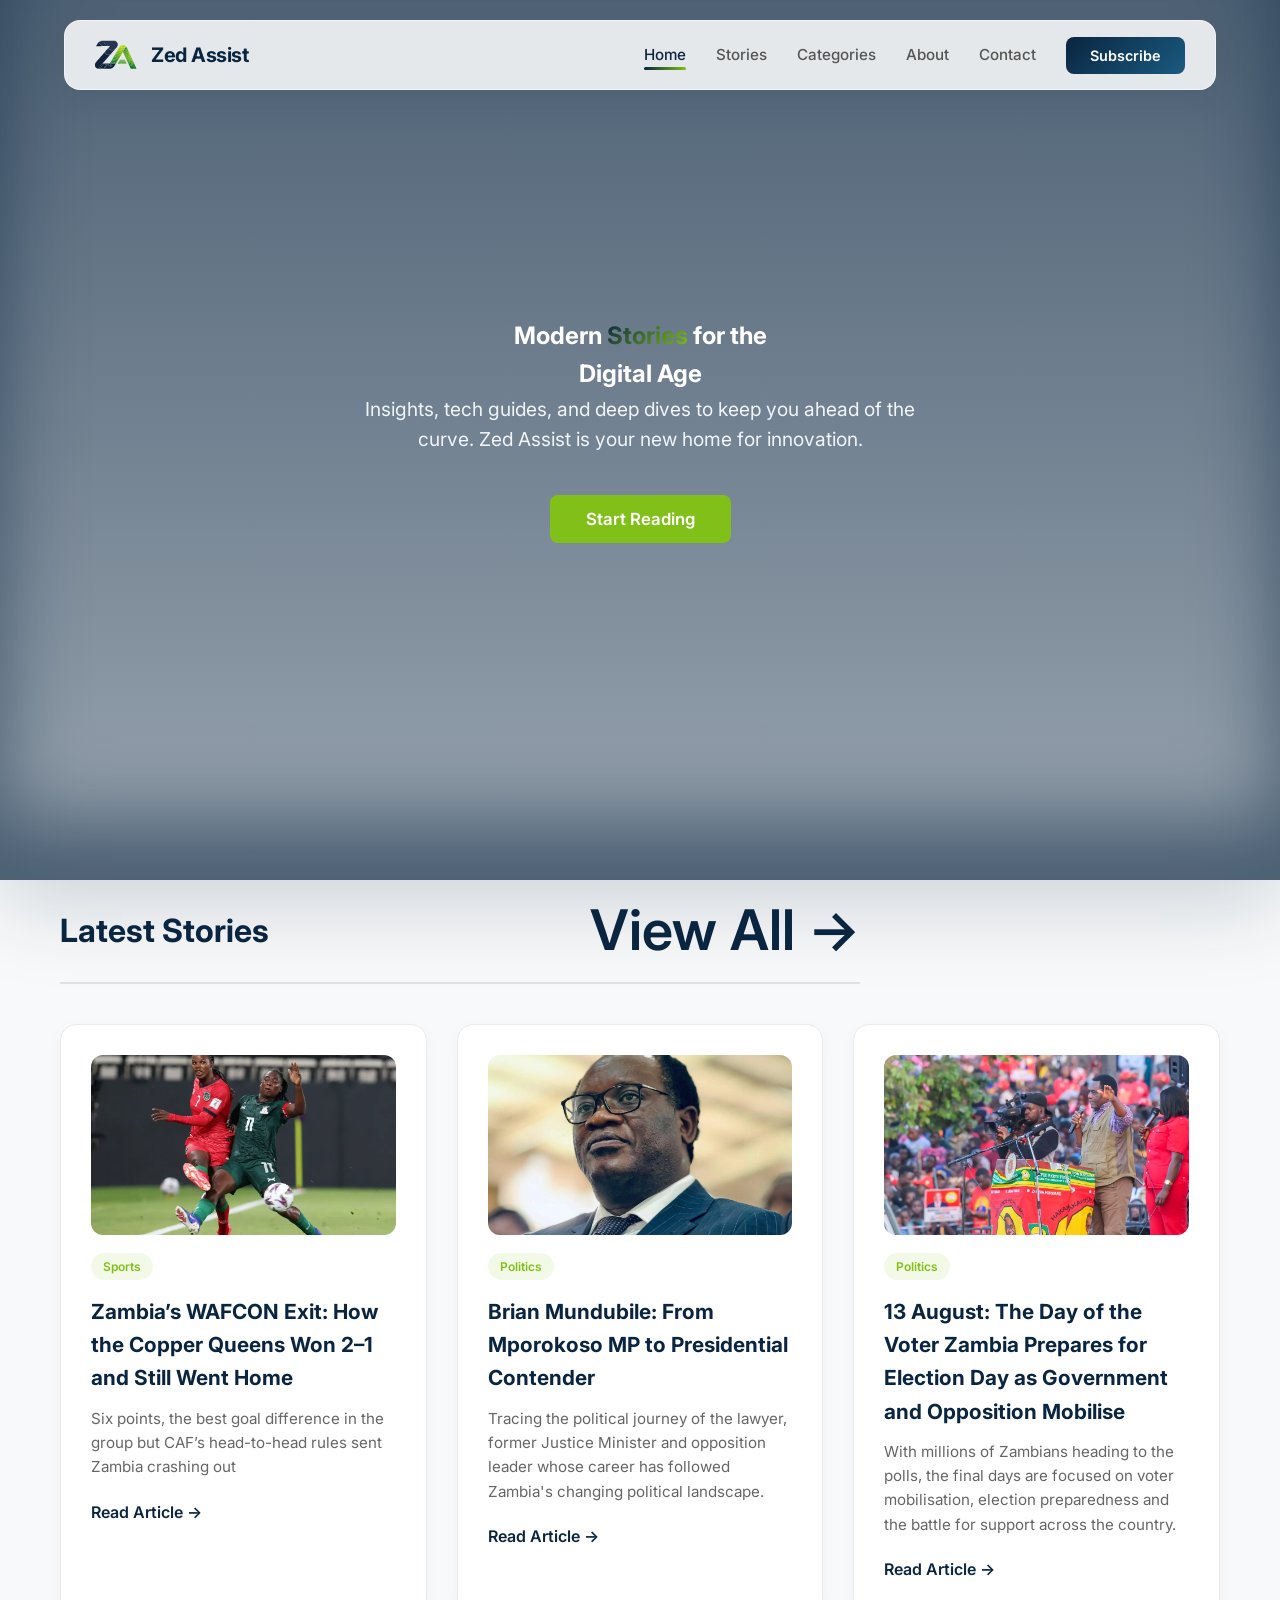
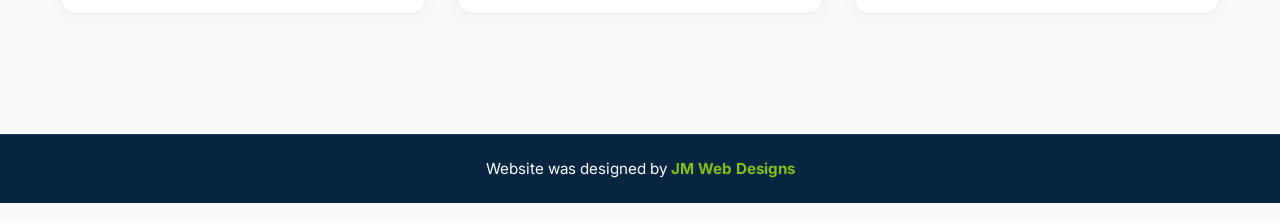
==== commit 3413a683: "add Google AdSense script to multiple HTML files" ====
--- a/index.html
+++ b/index.html
@@ -3,29 +3,30 @@
 <head>
     <meta charset="UTF-8">
     <meta name="viewport" content="width=device-width, initial-scale=1.0">
-    <title>ZA | Insights & Stories</title>
+    <title>Insights & Stories</title>
     <link rel="preconnect" href="https://fonts.googleapis.com">
     <link rel="preconnect" href="https://fonts.gstatic.com" crossorigin>
     <link href="https://fonts.googleapis.com/css2?family=Inter:opsz,wght@14..32,400;14..32,500;14..32,600;14..32,700&display=swap" rel="stylesheet">
     <link rel="stylesheet" href="style.css">
-    
+    <link rel="icon" type="image/svg+xml" href="logo.svg">
+    <script async src="https://pagead2.googlesyndication.com/pagead/js/adsbygoogle.js?client=ca-pub-5900742290324351"
+     crossorigin="anonymous"></script>
 </head>
 <body>
 
     <!-- SLICK MENU -->
     <nav class="navbar">
         <a href="#" class="logo-container">
-            <!-- Custom text styling to mimic the Z and A -->
-            <div class="logo-icon">Z<span>A</span></div>
-            Zed Assist
+            <img src="logo.svg" alt="ZA" class="logo-img">
+            <span class="logo-text">Zed Assist</span>
         </a>
 
         <ul class="nav-links" id="navLinks">
-            <li><a href="#" class="active">Home</a></li>
-            <li><a href="#">Stories</a></li>
+            <li><a href="index.html" class="active">Home</a></li>
+            <li><a href="stories.html">Stories</a></li>
             <li><a href="#">Categories</a></li>
             <li><a href="#">About</a></li>
-            <li><a href="#">Contact</a></li>
+            <li><a href="contact.html">Contact</a></li>
             <li><button class="btn-subscribe">Subscribe</button></li>
         </ul>
 
@@ -39,13 +40,11 @@
     <!-- HERO -->
     <section class="hero">
         <h1>Modern <span>Stories</span> for the <br>Digital Age</h1>
-        <p>Insights, tech guides, and deep dives to keep you ahead of the curve. ZA Tech is your new home for innovation.</p>
+        <p>Insights, tech guides, and deep dives to keep you ahead of the curve. Zed Assist is your new home for innovation.</p>
         <button class="btn-subscribe btn-subscribe-green" style="padding: 14px 36px; font-size: 1.05rem;">Start Reading</button>
     </section>
 
-    <footer class="site-footer">
-        <p>Website was designed by <strong>JM Web Designs</strong></p>
-    </footer>
+    
 
     <!-- BLOG GRID / STORIES -->
     <section class="blog-section">
@@ -74,7 +73,7 @@
                 <span class="tag">Politics</span>
                 <h3>Brian Mundubile: From Mporokoso MP to Presidential Contender</h3>
                 <p>Tracing the political journey of the lawyer, former Justice Minister and opposition leader whose career has followed Zambia's changing political landscape.</p>
-                <a href="#">Read Article &rarr;</a>
+                <a href="election-day.html">Read Article &rarr;</a>
             </article>
 
             <!-- Card 3 -->
@@ -89,6 +88,9 @@
             </article>
         </div>
     </section>
+    <footer class="site-footer">
+        <p>Website was designed by <strong>JM Web Designs</strong></p>
+    </footer>
 
     <script>
         // Simple mobile menu toggle
--- a/style.css
+++ b/style.css
@@ -50,24 +50,22 @@
         .logo-container {
             display: flex;
             align-items: center;
-            gap: 12px;
+            gap: 14px;
             text-decoration: none;
             color: var(--navy);
             font-weight: 700;
-            font-size: 1.4rem;
+            font-size: 1.2rem;
             letter-spacing: -0.5px;
         }
 
-        /* Mock Logo representing the 'ZA' from your image */
-        .logo-icon {
-            display: flex;
-            font-weight: 800;
-            font-size: 1.6rem;
-            color: var(--navy);
-            position: relative;
-        }
-        .logo-icon span {
-            color: var(--green);
+        .logo-img {
+            width: 42px;
+            height: 42px;
+            display: block;
+        }
+
+        .logo-text {
+            font-size: 1.25rem;
         }
 
         .nav-links {
@@ -163,14 +161,51 @@
             text-align: center;
             padding: 0 20px;
             margin-top: -20px; /* Offset navbar */
-            background: linear-gradient(180deg, rgba(10, 37, 64, 0.72), rgba(10, 37, 64, 0.4)), url('https://images.unsplash.com/photo-1639720091626-e8bad0008e23?q=80&w=1170&auto=format&fit=crop&ixlib=rb-4.1.0&ixid=M3wxMjA3fDB8MHxwaG90by1wYWdlfHx8fGVufDB8fHx8fA%3D%3D');
+            background: linear-gradient(180deg, rgba(10, 37, 64, 0.72), rgba(10, 37, 64, 0.4)), url('https://images.unsplash.com/photo-1639720091626-e8bad0008e23?q=80&w=1170&auto=format&fit=crop&ixlib=rb-4.1.0&ixid=M3wxMjA3fDB8MHxwaG90by1wYWdlfHx8fGVufDB8fDB8fA%3D%3D');
             background-size: cover;
             background-position: center;
             background-repeat: no-repeat;
             color: #fff;
-        }
-
-        .hero h1 {
+            box-shadow: inset 0 -60px 80px rgba(10, 37, 64, 0.55), 0 24px 80px rgba(10, 37, 64, 0.18);
+        }
+
+        .hero-divider {
+            max-width: 960px;
+            margin: -55px auto 0;
+            padding: 0 20px;
+            display: flex;
+            justify-content: center;
+            position: relative;
+            z-index: 2;
+        }
+
+        .divider-card {
+            background: rgba(255, 255, 255, 0.95);
+            border: 1px solid rgba(10, 37, 64, 0.08);
+            border-radius: 999px;
+            padding: 16px 28px;
+            box-shadow: 0 18px 45px rgba(10, 37, 64, 0.14);
+            backdrop-filter: blur(14px);
+            display: inline-flex;
+            align-items: center;
+            justify-content: center;
+        }
+
+        .divider-card p {
+            color: var(--navy);
+            font-size: 0.97rem;
+            font-weight: 600;
+            letter-spacing: 0.02em;
+            margin: 0;
+        }
+
+        .blog-section {
+            max-width: 1200px;
+            margin: 0 auto 100px;
+            padding: 80px 20px 0;
+        }
+
+        .section-header {
             font-size: 3.5rem;
             font-weight: 700;
             color: #fff;
@@ -206,10 +241,37 @@
         }
 
         /* --- BLOG GRID (Stories) --- */
+        .page-intro {
+            max-width: 1200px;
+            margin: 140px auto 20px;
+            padding: 0 20px;
+        }
+
+        .page-summary {
+            display: flex;
+            align-items: center;
+            justify-content: space-between;
+            gap: 20px;
+            flex-wrap: wrap;
+        }
+
+        .page-summary h1 {
+            font-size: 3rem;
+            margin-bottom: 12px;
+            color: var(--navy);
+        }
+
+        .page-summary p {
+            max-width: 660px;
+            color: #5a6474;
+            font-size: 1rem;
+            line-height: 1.7;
+        }
+
         .blog-section {
             max-width: 1200px;
             margin: 0 auto 100px;
-            padding: 0 20px;
+            padding: 20px;
         }
 
         .section-header {
@@ -219,6 +281,81 @@
             margin-bottom: 40px;
             border-bottom: 2px solid #e0e0e0;
             padding-bottom: 20px;
+        }
+
+        .top-story-grid {
+            grid-template-columns: repeat(2, minmax(320px, 1fr));
+        }
+
+        .featured-card {
+            padding: 28px;
+        }
+
+        .write-news-section {
+            display: grid;
+            grid-template-columns: 1.25fr 1fr;
+            gap: 30px;
+            margin-top: 60px;
+        }
+
+        .write-panel,
+        .news-panel {
+            background: #fff;
+            border-radius: 24px;
+            padding: 32px;
+            border: 1px solid #edf2f7;
+            box-shadow: 0 18px 45px rgba(10, 37, 64, 0.08);
+        }
+
+        .write-panel h2,
+        .news-panel h2 {
+            margin-bottom: 18px;
+            font-size: 1.9rem;
+        }
+
+        .write-panel p {
+            color: #5a6474;
+            font-size: 1rem;
+            margin-bottom: 24px;
+            line-height: 1.7;
+        }
+
+        .news-list {
+            display: flex;
+            flex-direction: column;
+            gap: 18px;
+            margin-top: 10px;
+        }
+
+        .news-item {
+            border: 1px solid #e2e8f0;
+            border-radius: 18px;
+            padding: 20px;
+            background: #fbfcfe;
+            transition: transform 0.25s ease, border-color 0.25s ease;
+        }
+
+        .news-item:hover {
+            transform: translateY(-2px);
+            border-color: var(--green);
+        }
+
+        .news-item h3 {
+            margin: 0 0 10px;
+            font-size: 1.05rem;
+            color: var(--navy);
+        }
+
+        .news-item p {
+            margin: 0;
+            color: #5a6474;
+            line-height: 1.6;
+        }
+
+        .no-border {
+            border-bottom: none;
+            padding-bottom: 0;
+            margin-bottom: 0;
         }
 
         .section-header h2 {
